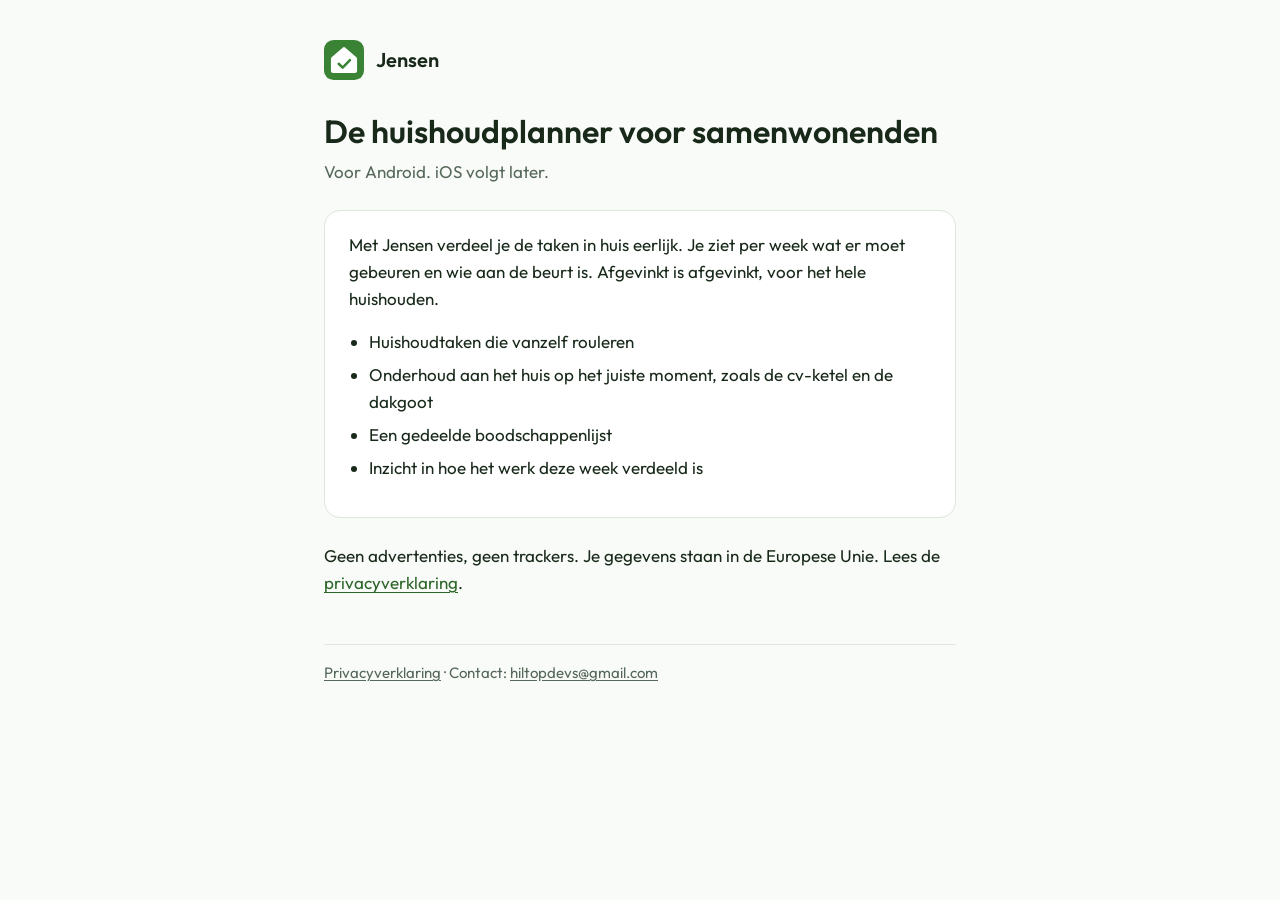
==== index.html @ 0b73d5e2 "Website van Jensen: voorpagina en privacyverklaring Co-Authored-By: Claude Opus 5.5 <noreply@anthrop" ====
<!DOCTYPE html>
<html lang="nl">
<head>
  <meta charset="utf-8">
  <meta name="viewport" content="width=device-width, initial-scale=1">
  <title>Jensen, de huishoudplanner</title>
  <meta name="description" content="Jensen is een huishoudplanner: deel taken, onderhoud en boodschappen eerlijk met de mensen met wie je samenwoont.">
  <link rel="icon" href="/icon.svg" type="image/svg+xml">
  <link rel="stylesheet" href="/style.css">
</head>
<body>
<main>
  <header class="site"><a href="/"><img src="/icon.svg" alt="">Jensen</a></header>

  <h1>De huishoudplanner voor samenwonenden</h1>
  <p class="meta">Voor Android. iOS volgt later.</p>

  <div class="card">
    <p>Met Jensen verdeel je de taken in huis eerlijk. Je ziet per week wat er moet gebeuren en wie aan de beurt is. Afgevinkt is afgevinkt, voor het hele huishouden.</p>
    <ul>
      <li>Huishoudtaken die vanzelf rouleren</li>
      <li>Onderhoud aan het huis op het juiste moment, zoals de cv-ketel en de dakgoot</li>
      <li>Een gedeelde boodschappenlijst</li>
      <li>Inzicht in hoe het werk deze week verdeeld is</li>
    </ul>
  </div>

  <p>Geen advertenties, geen trackers. Je gegevens staan in de Europese Unie. Lees de <a href="/privacy/">privacyverklaring</a>.</p>

  <footer>
    <a href="/privacy/">Privacyverklaring</a> · Contact: <a href="mailto:hiltopdevs@gmail.com">hiltopdevs@gmail.com</a>
  </footer>
</main>
</body>
</html>
---- style.css ----
/* Kleuren gelijk aan JensenPalette in de app (lib/theme.dart) */
@font-face { font-family: Outfit; font-weight: 400; font-display: swap; src: url(/fonts/Outfit-400.ttf) format("truetype"); }
@font-face { font-family: Outfit; font-weight: 600; font-display: swap; src: url(/fonts/Outfit-600.ttf) format("truetype"); }

:root {
  --green: #3A8335;
  --green-deep: #2C6528;
  --ink: #18291A;
  --ink-soft: #56685A;
  --canvas: #F9FBF8;
  --card: #FFFFFF;
  --line: #DDE6DB;
}
@media (prefers-color-scheme: dark) {
  :root {
    --green: #A9D4A3;
    --green-deep: #A9D4A3;
    --ink: #E8F2E6;
    --ink-soft: #A2B9A3;
    --canvas: #101912;
    --card: #1B271D;
    --line: #2C3B2E;
  }
}

* { box-sizing: border-box; }
html { -webkit-text-size-adjust: 100%; }
body {
  margin: 0;
  font-family: Outfit, system-ui, sans-serif;
  font-size: 1.0625rem;
  line-height: 1.6;
  color: var(--ink);
  background: var(--canvas);
}
main { max-width: 42rem; margin: 0 auto; padding: 2.5rem 1.25rem 4rem; }
header.site { display: flex; align-items: center; gap: .75rem; margin-bottom: 2rem; }
header.site a { display: flex; align-items: center; gap: .75rem; color: var(--ink); text-decoration: none; font-weight: 600; font-size: 1.25rem; }
header.site img { width: 2.5rem; height: 2.5rem; border-radius: .6rem; }
h1 { font-size: 2rem; line-height: 1.2; font-weight: 600; margin: 0 0 .5rem; }
h2 { font-size: 1.25rem; font-weight: 600; margin: 2rem 0 .5rem; }
p, ul { margin: 0 0 1rem; }
ul { padding-left: 1.25rem; }
li { margin-bottom: .35rem; }
a { color: var(--green-deep); text-underline-offset: .15em; }
.meta { color: var(--ink-soft); }
.card { background: var(--card); border: 1px solid var(--line); border-radius: 1rem; padding: 1.25rem 1.5rem; margin: 1.5rem 0; }
footer { margin-top: 3rem; padding-top: 1rem; border-top: 1px solid var(--line); color: var(--ink-soft); font-size: .9375rem; }
footer a { color: inherit; }
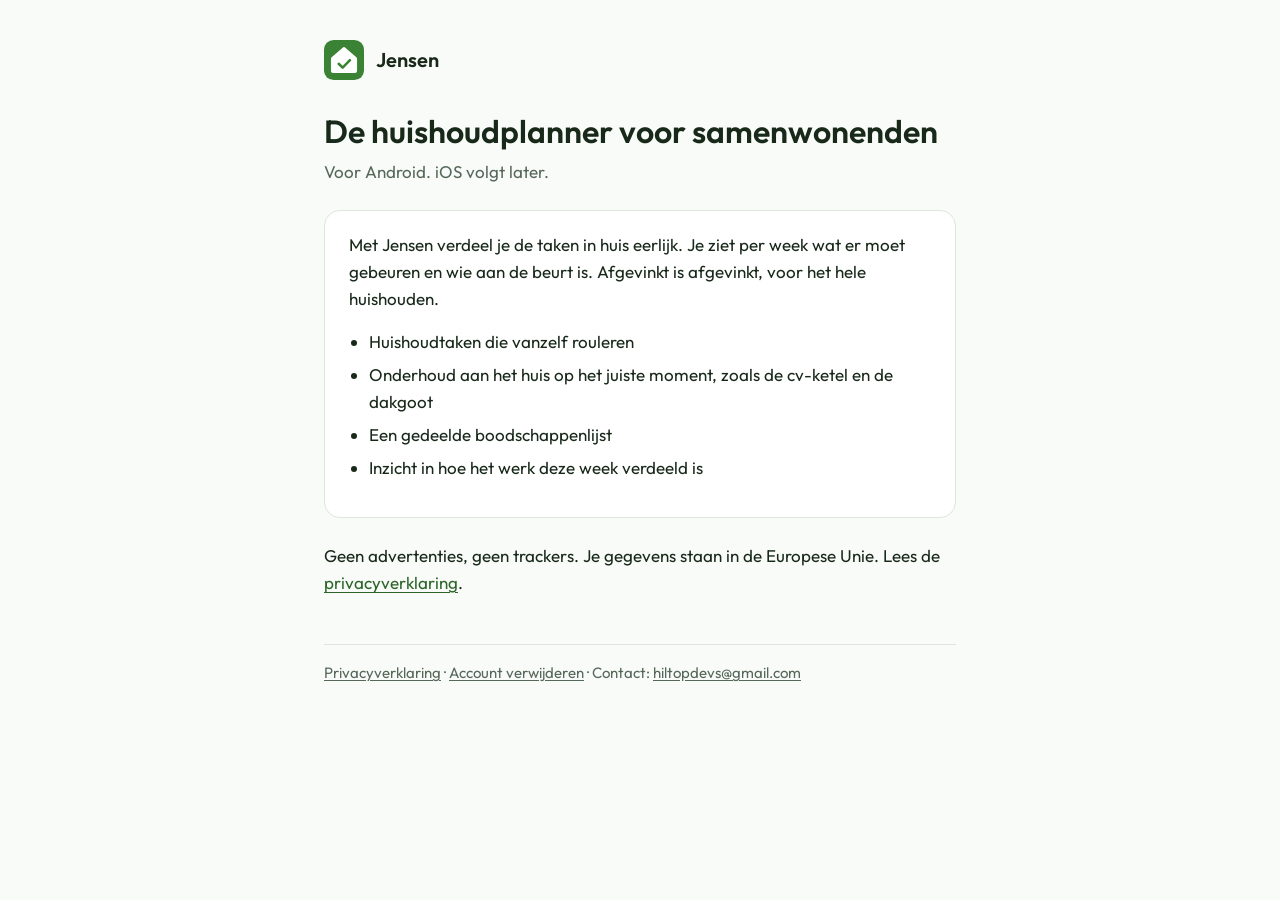
==== commit 84fea8f0: "Pagina om je account te laten verwijderen (Google Play) Google Play vraagt om een webadres waar gebr" ====
--- a/index.html
+++ b/index.html
@@ -28,7 +28,7 @@
   <p>Geen advertenties, geen trackers. Je gegevens staan in de Europese Unie. Lees de <a href="/privacy/">privacyverklaring</a>.</p>
 
   <footer>
-    <a href="/privacy/">Privacyverklaring</a> · Contact: <a href="mailto:hiltopdevs@gmail.com">hiltopdevs@gmail.com</a>
+    <a href="/privacy/">Privacyverklaring</a> · <a href="/account-verwijderen/">Account verwijderen</a> · Contact: <a href="mailto:hiltopdevs@gmail.com">hiltopdevs@gmail.com</a>
   </footer>
 </main>
 </body>
